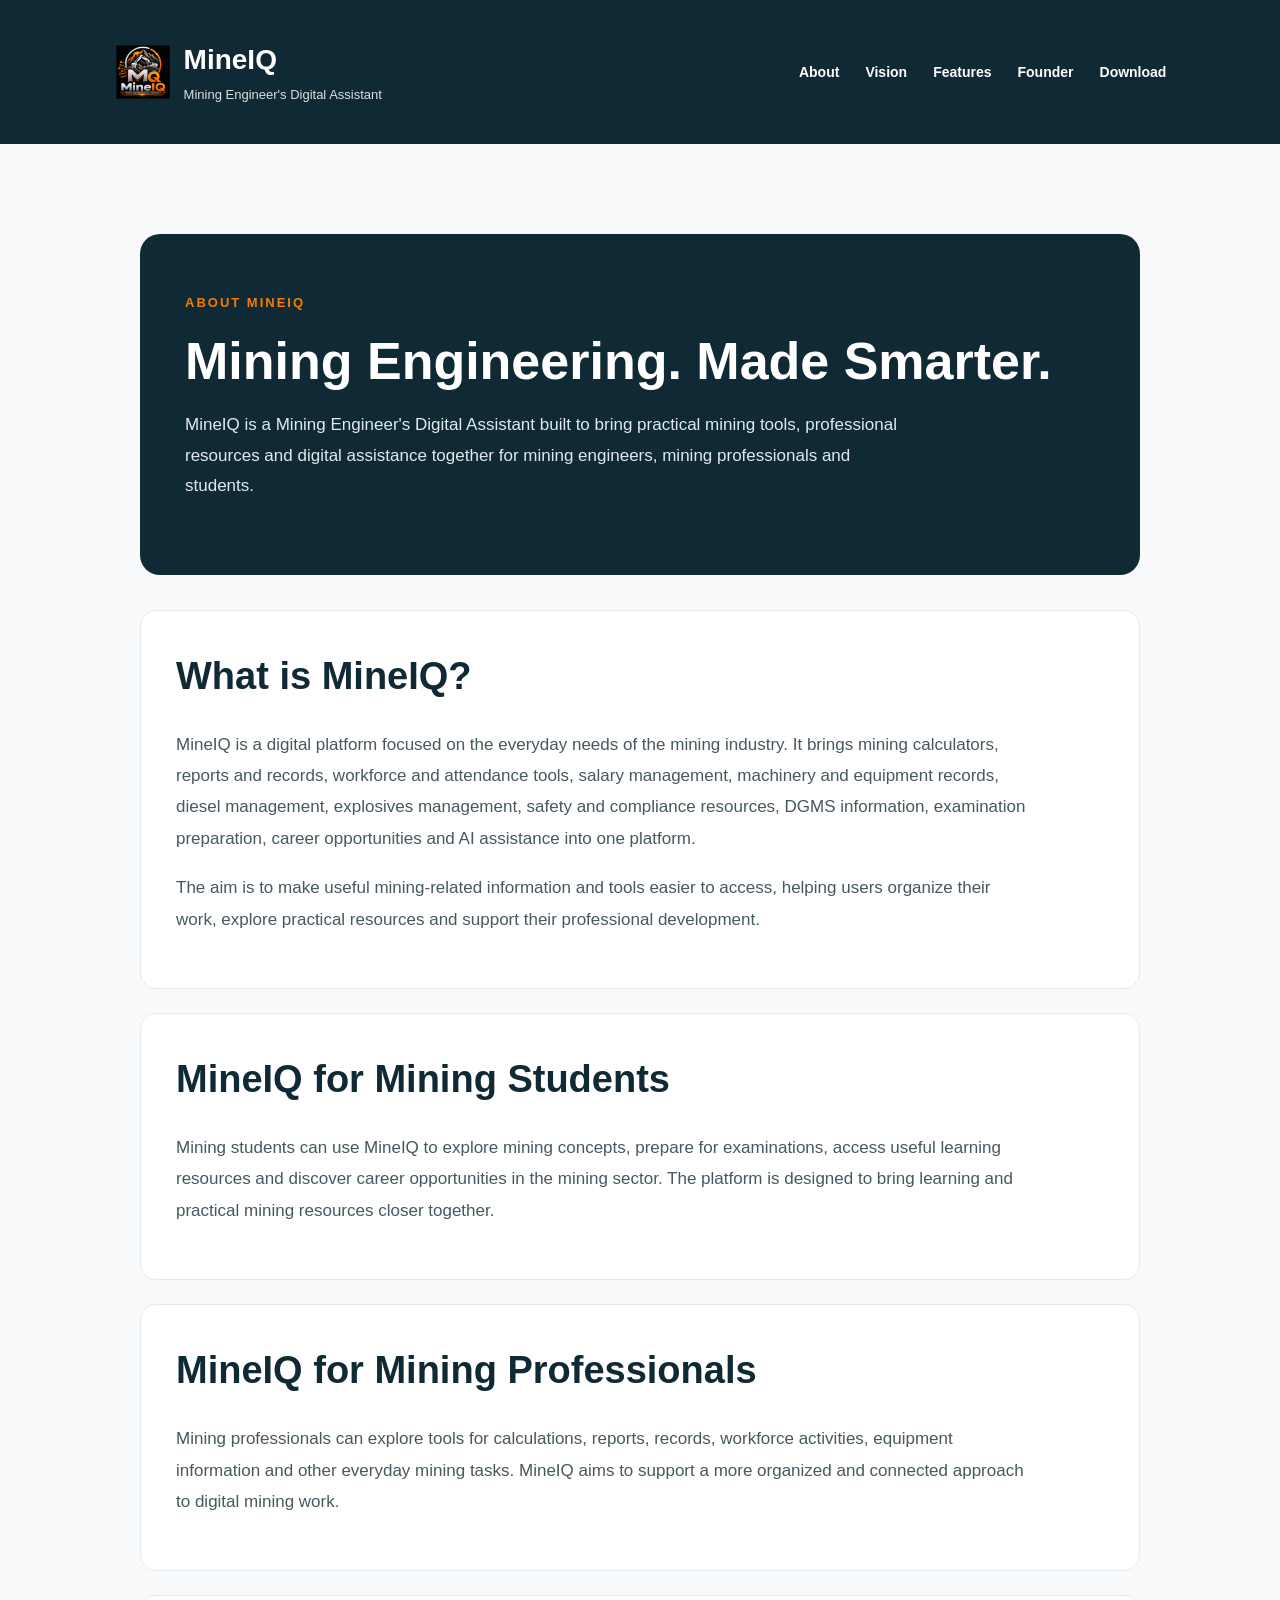
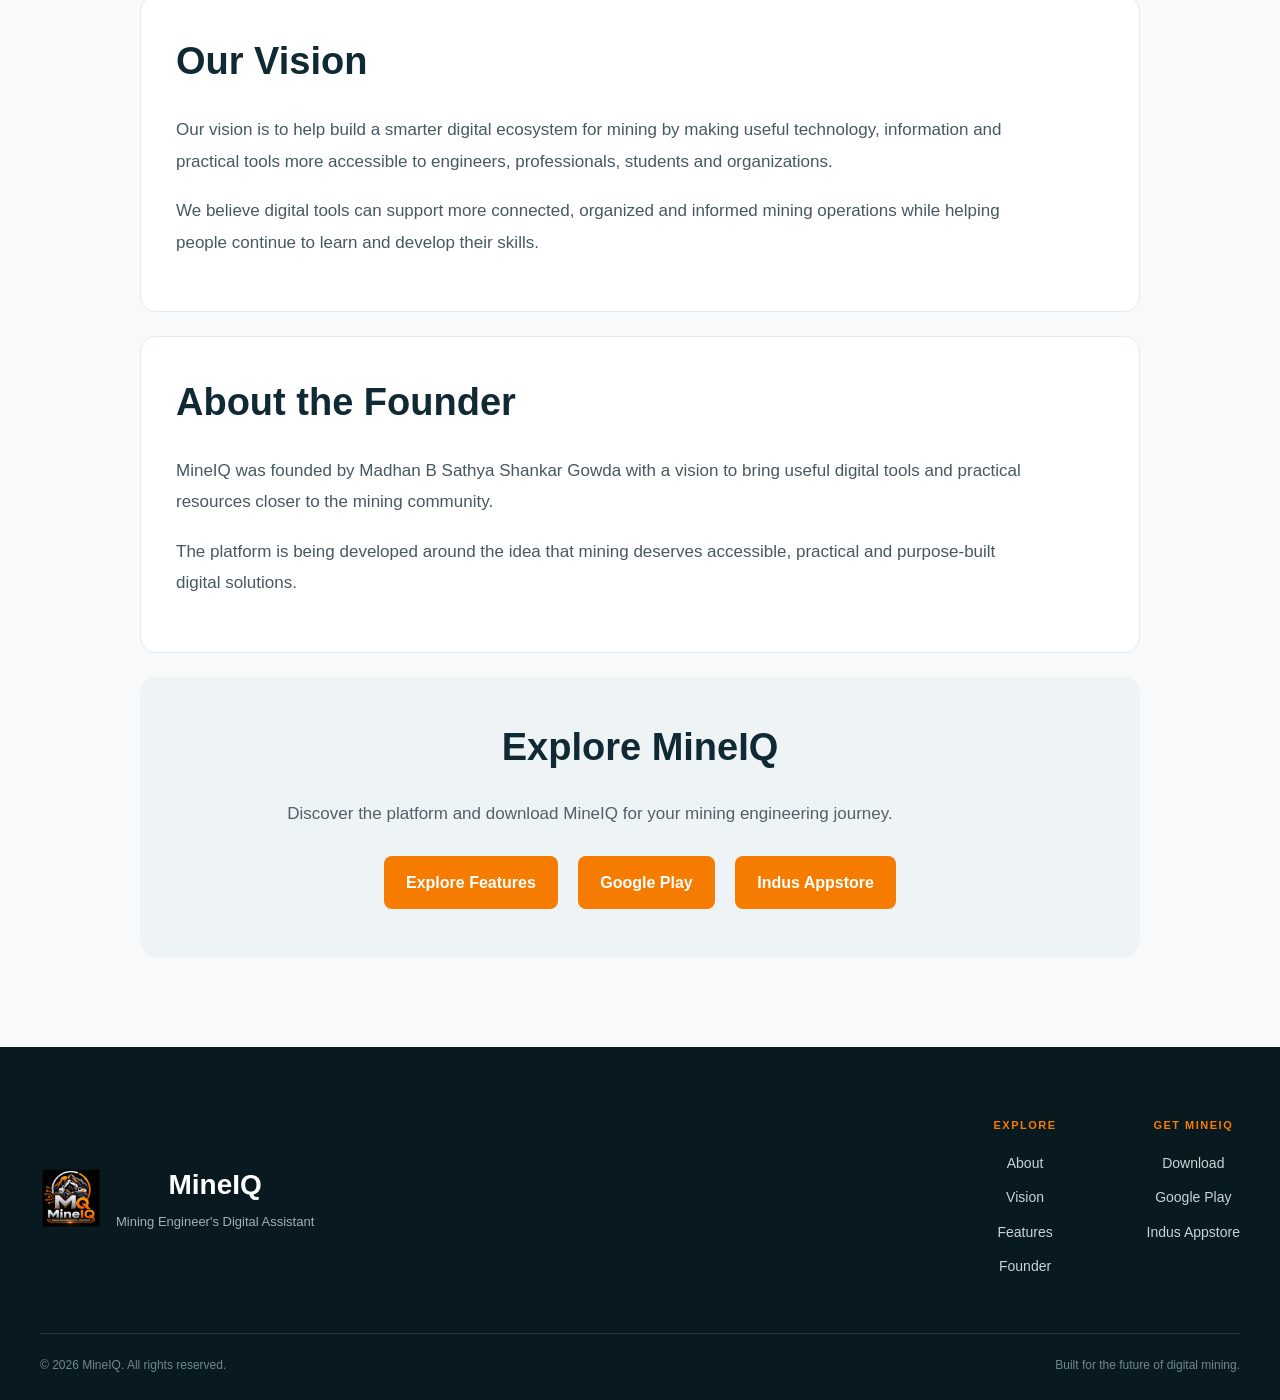
==== about.html @ 829c2c40 "Add MineIQ About page for SEO" ====
<!DOCTYPE html>
<html lang="en">
<head>
    <meta charset="UTF-8">
    <meta name="viewport" content="width=device-width, initial-scale=1.0">

    <title>About MineIQ | Mining Engineer's Digital Assistant</title>
    <meta name="description" content="Discover MineIQ, a Mining Engineer's Digital Assistant for mining professionals and students, with engineering tools, equipment records, workforce management, DGMS resources, career opportunities and AI assistance.">
    <meta name="robots" content="index, follow">
    <link rel="canonical" href="https://officialmineiq-dotcom.github.io/mineiq-website/about.html">

    <meta property="og:type" content="website">
    <meta property="og:title" content="About MineIQ | Mining Engineer's Digital Assistant">
    <meta property="og:description" content="Learn how MineIQ brings mining engineering tools, practical resources and digital assistance together for professionals and students.">
    <meta property="og:url" content="https://officialmineiq-dotcom.github.io/mineiq-website/about.html">
    <meta property="og:image" content="https://officialmineiq-dotcom.github.io/mineiq-website/images/mineiq-logo.png">

    <link rel="icon" type="image/png" href="images/mineiq-logo.png">
    <link rel="stylesheet" href="style.css">

    <style>
        .about-page {
            min-height: 70vh;
            padding: 90px 24px;
            background: #f7f9fa;
        }

        .about-container {
            max-width: 1000px;
            margin: 0 auto;
        }

        .about-hero {
            padding: 55px 45px;
            background: #102a35;
            color: #ffffff;
            border-radius: 20px;
            margin-bottom: 35px;
        }

        .about-label {
            color: #f57c00;
            font-size: 13px;
            font-weight: 700;
            letter-spacing: 2px;
        }

        .about-hero h1 {
            margin: 18px 0;
            font-size: clamp(32px, 5vw, 52px);
            line-height: 1.15;
        }

        .about-hero p {
            max-width: 720px;
            line-height: 1.8;
            color: #e1e9ec;
        }

        .about-content {
            padding: 35px;
            margin-bottom: 24px;
            background: #ffffff;
            border: 1px solid #e4eaed;
            border-radius: 16px;
        }

        .about-content h2 {
            color: #102a35;
            margin-top: 0;
        }

        .about-content p,
        .about-content li {
            color: #465960;
            line-height: 1.85;
        }

        .about-content li {
            margin-bottom: 10px;
        }

        .about-cta {
            text-align: center;
            padding: 40px 25px;
            background: #eef3f5;
            border-radius: 16px;
        }

        .about-cta h2 {
            color: #102a35;
        }

        .about-cta p {
            line-height: 1.8;
        }

        .about-cta a {
            display: inline-block;
            margin: 8px;
            padding: 14px 22px;
            background: #f57c00;
            color: #ffffff;
            text-decoration: none;
            font-weight: 700;
            border-radius: 8px;
        }

        .about-cta a:hover {
            opacity: 0.9;
        }

        @media (max-width: 600px) {
            .about-page {
                padding: 45px 16px;
            }

            .about-hero {
                padding: 35px 24px;
            }

            .about-content {
                padding: 25px 22px;
            }
        }

        @media (prefers-reduced-motion: reduce) {
            *,
            *::before,
            *::after {
                scroll-behavior: auto !important;
                animation-duration: 0.01ms !important;
                transition-duration: 0.01ms !important;
            }
        }
    </style>

    <script type="application/ld+json">
    {
        "@context": "https://schema.org",
        "@type": "AboutPage",
        "name": "About MineIQ",
        "url": "https://officialmineiq-dotcom.github.io/mineiq-website/about.html",
        "description": "Learn about MineIQ, a Mining Engineer's Digital Assistant for mining professionals and students.",
        "mainEntity": {
            "@type": "Organization",
            "name": "MineIQ",
            "url": "https://officialmineiq-dotcom.github.io/mineiq-website/",
            "logo": "https://officialmineiq-dotcom.github.io/mineiq-website/images/mineiq-logo.png",
            "sameAs": [
                "https://www.linkedin.com/in/madhan-b-sathya-shankar-gowda-945483428/",
                "https://www.instagram.com/mineiqofficial/"
            ]
        }
    }
    </script>
</head>

<body>

<header>
    <div class="header-content">
        <a href="index.html#hero" class="brand">
            <img src="images/mineiq-logo.png" alt="MineIQ Logo">
            <div>
                <h1>MineIQ</h1>
                <p>Mining Engineer's Digital Assistant</p>
            </div>
        </a>

        <nav>
            <a href="index.html#about">About</a>
            <a href="index.html#vision">Vision</a>
            <a href="index.html#features">Features</a>
            <a href="index.html#founder">Founder</a>
            <a href="index.html#download">Download</a>
        </nav>
    </div>
</header>

<main class="about-page">
    <div class="about-container">

        <section class="about-hero">
            <span class="about-label">ABOUT MINEIQ</span>
            <h1>Mining Engineering. Made Smarter.</h1>
            <p>
                MineIQ is a Mining Engineer's Digital Assistant built to bring
                practical mining tools, professional resources and digital
                assistance together for mining engineers, mining professionals
                and students.
            </p>
        </section>

        <section class="about-content">
            <h2>What is MineIQ?</h2>
            <p>
                MineIQ is a digital platform focused on the everyday needs of
                the mining industry. It brings mining calculators, reports and
                records, workforce and attendance tools, salary management,
                machinery and equipment records, diesel management, explosives
                management, safety and compliance resources, DGMS information,
                examination preparation, career opportunities and AI assistance
                into one platform.
            </p>
            <p>
                The aim is to make useful mining-related information and tools
                easier to access, helping users organize their work, explore
                practical resources and support their professional development.
            </p>
        </section>

        <section class="about-content">
            <h2>MineIQ for Mining Students</h2>
            <p>
                Mining students can use MineIQ to explore mining concepts,
                prepare for examinations, access useful learning resources and
                discover career opportunities in the mining sector. The
                platform is designed to bring learning and practical mining
                resources closer together.
            </p>
        </section>

        <section class="about-content">
            <h2>MineIQ for Mining Professionals</h2>
            <p>
                Mining professionals can explore tools for calculations,
                reports, records, workforce activities, equipment information
                and other everyday mining tasks. MineIQ aims to support a more
                organized and connected approach to digital mining work.
            </p>
        </section>

        <section class="about-content">
            <h2>Our Vision</h2>
            <p>
                Our vision is to help build a smarter digital ecosystem for
                mining by making useful technology, information and practical
                tools more accessible to engineers, professionals, students
                and organizations.
            </p>
            <p>
                We believe digital tools can support more connected,
                organized and informed mining operations while helping people
                continue to learn and develop their skills.
            </p>
        </section>

        <section class="about-content">
            <h2>About the Founder</h2>
            <p>
                MineIQ was founded by Madhan B Sathya Shankar Gowda with a
                vision to bring useful digital tools and practical resources
                closer to the mining community.
            </p>
            <p>
                The platform is being developed around the idea that mining
                deserves accessible, practical and purpose-built digital
                solutions.
            </p>
        </section>

        <section class="about-cta">
            <h2>Explore MineIQ</h2>
            <p>
                Discover the platform and download MineIQ for your mining
                engineering journey.
            </p>
            <a href="index.html#features">Explore Features</a>
            <a href="https://play.google.com/store/apps/details?id=com.mineiq.miningassistant"
               target="_blank" rel="noopener noreferrer">Google Play</a>
            <a href="https://indusapp.store/iy4x8r87"
               target="_blank" rel="noopener noreferrer">Indus Appstore</a>
        </section>

    </div>
</main>

<footer>
    <div class="footer-content">
        <div class="footer-brand">
            <img src="images/mineiq-logo.png" alt="MineIQ Logo">
            <div>
                <h2>MineIQ</h2>
                <p>Mining Engineer's Digital Assistant</p>
            </div>
        </div>

        <div class="footer-links">
            <div>
                <span>EXPLORE</span>
                <a href="index.html#about">About</a>
                <a href="index.html#vision">Vision</a>
                <a href="index.html#features">Features</a>
                <a href="index.html#founder">Founder</a>
            </div>

            <div>
                <span>GET MINEIQ</span>
                <a href="index.html#download">Download</a>
                <a href="https://play.google.com/store/apps/details?id=com.mineiq.miningassistant"
                   target="_blank" rel="noopener noreferrer">Google Play</a>
                <a href="https://indusapp.store/iy4x8r87"
                   target="_blank" rel="noopener noreferrer">Indus Appstore</a>
            </div>
        </div>
    </div>

    <div class="footer-bottom">
        <p>&copy; 2026 MineIQ. All rights reserved.</p>
        <p>Built for the future of digital mining.</p>
    </div>
</footer>

</body>
</html>
---- style.css ----
/* Smooth Page Navigation */
html {
    scroll-behavior: smooth;
}

/* MineIQ Header */
.header-content {
    max-width: 1200px;
    margin: 0 auto;
    padding: 14px 24px;
    display: flex;
    align-items: center;
    justify-content: space-between;
    gap: 30px;
}

.brand {
    display: flex;
    align-items: center;
    gap: 12px;
    text-decoration: none;
    color: white;
}

.brand img {
    width: 58px;
    height: 58px;
    object-fit: contain;
}

.brand h1 {
    margin: 0;
    font-size: 28px;
}

.brand p {
    margin: 2px 0 0;
    font-size: 13px;
    opacity: 0.85;
}

* {
    margin: 0;
    padding: 0;
    box-sizing: border-box;
}

html {
    scroll-behavior: smooth;
}

body {
    font-family: Arial, Helvetica, sans-serif;
    background: #f7f9fa;
    color: #172a30;
    line-height: 1.6;
}

header {
    background: #102a35;
    color: white;
    padding: 24px 7%;
    position: sticky;
    top: 0;
    z-index: 1000;
}

header h1 {
    font-size: 32px;
    margin-bottom: 2px;
}

header > p {
    color: #f57c00;
    font-weight: 600;
}

nav {
    display: flex;
    align-items: center;
    flex-wrap: wrap;
    gap: 26px;
}

nav a {
    position: relative;
    color: white;
    text-decoration: none;
    font-size: 14px;
    font-weight: 600;
    padding: 8px 0;
    transition: color 0.2s ease;
}

nav a::after {
    content: "";
    position: absolute;
    left: 0;
    bottom: 0;
    width: 0;
    height: 2px;
    background: #f57c00;
    transition: width 0.2s ease;
}

nav a:hover {
    color: #f57c00;
}

nav a:hover::after {
    width: 100%;
}

main section {
    padding: 90px 7%;
    max-width: 1200px;
    margin: auto;
}

#hero {
    max-width: none;
    background: linear-gradient(135deg, #102a35, #163945);
    color: white;
    min-height: 620px;
    display: flex;
    flex-direction: column;
    justify-content: center;
    align-items: flex-start;
}

#hero h2 {
    font-size: clamp(42px, 7vw, 76px);
    line-height: 1.05;
    max-width: 850px;
    margin-bottom: 25px;
}

#hero p {
    max-width: 720px;
    font-size: 19px;
    color: #d9e3e6;
    margin-bottom: 35px;
}

#hero a,
#download a {
    display: inline-block;
    background: #f57c00;
    color: white;
    text-decoration: none;
    padding: 14px 26px;
    border-radius: 8px;
    font-weight: 700;
}

#hero a:hover,
#download a:hover {
    background: #d96700;
}

section h2 {
    color: #102a35;
    font-size: 38px;
    margin-bottom: 22px;
}

section p {
    max-width: 850px;
    margin-bottom: 18px;
    color: #526168;
    font-size: 17px;
}

#vision {
    background: #102a35;
    color: white;
    max-width: none;
}

#vision h2 {
    color: white;
}

#vision p {
    color: #d9e3e6;
}

#features ul {
    display: grid;
    grid-template-columns: repeat(3, 1fr);
    gap: 16px;
    list-style: none;
    margin-top: 30px;
}

#features li {
    background: white;
    padding: 22px;
    border-radius: 10px;
    border: 1px solid #e1e7e9;
    font-weight: 600;
}

#founder {
    background: #eef3f5;
    max-width: none;
}

#founder h3 {
    font-size: 28px;
    color: #f57c00;
    margin-bottom: 15px;
}

#download {
    text-align: center;
}

#download p {
    margin-left: auto;
    margin-right: auto;
}

footer {
    background: #102a35;
    color: #d9e3e6;
    text-align: center;
    padding: 35px 7%;
}

footer p {
    margin: 5px 0;
}

@media (max-width: 800px) {

    header {
        padding: 20px 5%;
    }

    nav {
        gap: 12px;
    }

    main section {
        padding: 65px 5%;
    }

    #hero {
        min-height: 540px;
    }

    #features ul {
        grid-template-columns: 1fr;
    }
}

@media (max-width: 500px) {

    header h1 {
        font-size: 28px;
    }

    #hero h2 {
        font-size: 43px;
    }

    #hero p {
        font-size: 16px;
    }

    section h2 {
        font-size: 32px;
    }
}

/* Download Buttons */
.download-buttons {
    display: flex;
    justify-content: center;
    gap: 16px;
    flex-wrap: wrap;
    margin-top: 25px;
}

.download-button {
    display: inline-block;
    padding: 14px 24px;
    background: #f57c00;
    color: white;
    text-decoration: none;
    font-weight: 700;
    border-radius: 8px;
    transition: 0.2s ease;
}

.download-button:hover {
    transform: translateY(-2px);
    opacity: 0.9;
}

/* Hero Section */
#hero {
    min-height: 620px;
    display: flex;
    align-items: center;
    justify-content: center;
    text-align: center;
    padding: 80px 24px;
    background:
        linear-gradient(135deg, #102a35 0%, #163945 60%, #0d222b 100%);
    color: white;
}

.hero-content {
    max-width: 850px;
}

.hero-label {
    display: inline-block;
    margin-bottom: 20px;
    padding: 7px 14px;
    border: 1px solid rgba(245, 124, 0, 0.6);
    border-radius: 30px;
    color: #f57c00;
    font-size: 12px;
    font-weight: 700;
    letter-spacing: 1.5px;
}

.hero-content h2 {
    margin: 0 0 25px;
    font-size: clamp(42px, 7vw, 72px);
    line-height: 1.05;
    font-weight: 800;
}

.hero-content p {
    max-width: 720px;
    margin: 0 auto;
    font-size: 18px;
    line-height: 1.7;
    color: #dce7ea;
}

.hero-buttons {
    display: flex;
    justify-content: center;
    gap: 15px;
    flex-wrap: wrap;
    margin-top: 35px;
}

.hero-buttons a {
    display: inline-block;
    padding: 14px 25px;
    border-radius: 8px;
    text-decoration: none;
    font-weight: 700;
    transition: 0.2s ease;
}

.hero-primary {
    background: #f57c00;
    color: white;
}

.hero-secondary {
    border: 1px solid rgba(255, 255, 255, 0.35);
    color: white;
}

.hero-buttons a:hover {
    transform: translateY(-2px);
}
/* About and Vision */
.section-content {
    max-width: 850px;
    margin: 0 auto;
}

.section-label {
    display: inline-block;
    margin-bottom: 12px;
    color: #f57c00;
    font-size: 12px;
    font-weight: 700;
    letter-spacing: 1.5px;
}

#about,
#vision {
    padding: 90px 24px;
}

#about {
    background: white;
}

#vision {
    background: #f1f5f6;
}

#about h2,
#vision h2 {
    margin: 0 0 25px;
    font-size: clamp(32px, 5vw, 48px);
    line-height: 1.15;
    color: #102a35;
}

#about p,
#vision p {
    margin: 0 0 18px;
    font-size: 17px;
    line-height: 1.8;
    color: #52666d;
}

#about p:last-child,
#vision p:last-child {
    margin-bottom: 0;
}
/* Features Section */
#features {
    padding: 100px 24px;
    background: white;
}

.features-header {
    max-width: 800px;
    margin: 0 auto 55px;
    text-align: center;
}

.features-header h2 {
    margin: 0 0 20px;
    font-size: clamp(34px, 5vw, 52px);
    line-height: 1.15;
    color: #102a35;
}

.features-header p {
    margin: 0;
    font-size: 17px;
    line-height: 1.7;
    color: #52666d;
}

.feature-grid {
    max-width: 1200px;
    margin: 0 auto;
    display: grid;
    grid-template-columns: repeat(3, 1fr);
    gap: 20px;
}

.feature-card {
    position: relative;
    padding: 30px;
    background: #f7f9fa;
    border: 1px solid #e3eaec;
    border-radius: 12px;
    transition: transform 0.2s ease, box-shadow 0.2s ease;
}

.feature-card:hover {
    transform: translateY(-5px);
    box-shadow: 0 12px 30px rgba(16, 42, 53, 0.10);
}

.feature-number {
    margin-bottom: 22px;
    color: #f57c00;
    font-size: 13px;
    font-weight: 800;
    letter-spacing: 1px;
}

.feature-card h3 {
    margin: 0 0 12px;
    color: #102a35;
    font-size: 20px;
}

.feature-card p {
    margin: 0;
    color: #61747a;
    font-size: 15px;
    line-height: 1.7;
}
@media (max-width: 850px) {
    .feature-grid {
        grid-template-columns: repeat(2, 1fr);
    }
}

@media (max-width: 600px) {
    .feature-grid {
        grid-template-columns: 1fr;
    }
}
/* Students and Professionals */
#students,
#professionals {
    padding: 90px 24px;
}

#students {
    background: #f1f5f6;
}

#professionals {
    background: #102a35;
}

.audience-card {
    max-width: 900px;
    margin: 0 auto;
}

#students h2,
#professionals h2 {
    max-width: 750px;
    margin: 0 0 22px;
    font-size: clamp(34px, 5vw, 52px);
    line-height: 1.15;
}

#students h2 {
    color: #102a35;
}

#professionals h2 {
    color: white;
}

#students p,
#professionals p {
    max-width: 760px;
    margin: 0 0 25px;
    font-size: 17px;
    line-height: 1.8;
}

#students p {
    color: #52666d;
}

#professionals p {
    color: #dce7ea;
}

.audience-link {
    display: inline-block;
    color: #f57c00;
    text-decoration: none;
    font-weight: 700;
}

.audience-link:hover {
    text-decoration: underline;
}

#professionals .section-label {
    color: #f57c00;
}
/* Founder Section */
#founder {
    padding: 110px 24px;
    background:
        radial-gradient(circle at 15% 20%, rgba(245, 124, 0, 0.12), transparent 30%),
        linear-gradient(135deg, #0d222b 0%, #102a35 55%, #163945 100%);
    color: white;
}

.founder-wrapper {
    max-width: 1100px;
    margin: 0 auto;
    display: grid;
    grid-template-columns: 1fr 1fr;
    gap: 80px;
    align-items: center;
}

.founder-intro {
    position: relative;
}

.founder-intro::before {
    content: "";
    position: absolute;
    left: -24px;
    top: 5px;
    width: 4px;
    height: 90px;
    background: #f57c00;
    border-radius: 5px;
}

.founder-intro .section-label {
    margin-bottom: 20px;
}

.founder-intro h2 {
    margin: 0;
    max-width: 520px;
    font-size: clamp(38px, 5vw, 58px);
    line-height: 1.08;
    color: white;
}

.founder-name {
    margin-top: 45px;
    padding-top: 25px;
    border-top: 1px solid rgba(255, 255, 255, 0.18);
}

.founder-name span {
    display: block;
    margin-bottom: 8px;
    color: #f57c00;
    font-size: 11px;
    font-weight: 800;
    letter-spacing: 2px;
}

.founder-name h3 {
    margin: 0;
    color: white;
    font-size: 23px;
    line-height: 1.4;
}

.founder-content {
    padding: 40px;
    background: rgba(255, 255, 255, 0.05);
    border: 1px solid rgba(255, 255, 255, 0.12);
    border-radius: 16px;
    backdrop-filter: blur(8px);
}

.founder-content p {
    margin: 0 0 22px;
    color: #dce7ea;
    font-size: 16px;
    line-height: 1.8;
}

.founder-content p:last-child {
    margin-bottom: 0;
}

.founder-content .founder-lead {
    margin-bottom: 28px;
    color: white;
    font-size: 21px;
    line-height: 1.5;
}

.founder-lead strong {
    color: #f57c00;
}

@media (max-width: 800px) {

    .founder-wrapper {
        grid-template-columns: 1fr;
        gap: 50px;
    }

    .founder-intro h2 {
        max-width: 700px;
    }

}

@media (max-width: 600px) {

    #founder {
        padding: 80px 24px;
    }

    .founder-wrapper {
        gap: 40px;
    }

    .founder-content {
        padding: 28px;
    }

    .founder-content .founder-lead {
        font-size: 19px;
    }

}
/* Footer */
footer {
    background: #08191f;
    color: white;
    padding: 70px 24px 25px;
}

.footer-content {
    max-width: 1200px;
    margin: 0 auto;
    display: flex;
    justify-content: space-between;
    gap: 60px;
    padding-bottom: 55px;
}

.footer-brand {
    display: flex;
    align-items: center;
    gap: 14px;
}

.footer-brand img {
    width: 62px;
    height: 62px;
    object-fit: contain;
}

.footer-brand h2 {
    margin: 0 0 4px;
    font-size: 28px;
}

.footer-brand p {
    margin: 0;
    color: #9fb1b6;
    font-size: 13px;
}

.footer-links {
    display: flex;
    gap: 90px;
}

.footer-links div {
    display: flex;
    flex-direction: column;
    gap: 12px;
}

.footer-links span {
    margin-bottom: 5px;
    color: #f57c00;
    font-size: 11px;
    font-weight: 800;
    letter-spacing: 1.5px;
}

.footer-links a {
    color: #c7d4d8;
    text-decoration: none;
    font-size: 14px;
    transition: color 0.2s ease;
}

.footer-links a:hover {
    color: #f57c00;
}

.footer-bottom {
    max-width: 1200px;
    margin: 0 auto;
    padding-top: 22px;
    border-top: 1px solid rgba(255, 255, 255, 0.12);
    display: flex;
    justify-content: space-between;
    gap: 20px;
}

.footer-bottom p {
    margin: 0;
    color: #71878d;
    font-size: 12px;
}

@media (max-width: 700px) {

    .footer-content {
        flex-direction: column;
        gap: 45px;
    }

    .footer-links {
        gap: 55px;
    }

    .footer-bottom {
        flex-direction: column;
        gap: 8px;
    }

}

@media (max-width: 450px) {

    .footer-links {
        gap: 35px;
    }

}
/* Hero Two-Column Layout */
#hero {
    min-height: 680px;
    padding: 80px 24px;
}

.hero-layout {
    width: 100%;
    max-width: 1250px;
    margin: 0 auto;
    display: grid;
    grid-template-columns: 1fr 1fr;
    gap: 60px;
    align-items: center;
}

.hero-content {
    max-width: 650px;
    text-align: left;
}

.hero-content p {
    margin-left: 0;
    margin-right: 0;
}

.hero-buttons {
    justify-content: flex-start;
}

.hero-visual {
    display: flex;
    justify-content: center;
    align-items: center;
}

.hero-visual img {
    width: 100%;
    max-width: 560px;
    height: auto;
    display: block;
    border-radius: 16px;
    box-shadow: 0 25px 60px rgba(0, 0, 0, 0.30);
}

@media (max-width: 900px) {

    #hero {
        min-height: auto;
        padding: 80px 24px;
    }

    .hero-layout {
        grid-template-columns: 1fr;
        gap: 50px;
        text-align: center;
    }

    .hero-content {
        max-width: 850px;
        text-align: center;
    }

    .hero-content p {
        margin-left: auto;
        margin-right: auto;
    }

    .hero-buttons {
        justify-content: center;
    }

    .hero-visual img {
        max-width: 650px;
    }

}
/* Scroll Reveal Animation */
.reveal {
    opacity: 0;
    transform: translateY(35px);
    transition:
        opacity 0.7s ease,
        transform 0.7s ease;
}

.reveal.visible {
    opacity: 1;
    transform: translateY(0);
}
/* Feature Card Motion */
.feature-card {
    transition:
        transform 0.3s ease,
        box-shadow 0.3s ease,
        border-color 0.3s ease;
}

.feature-card:hover {
    transform: translateY(-8px);
    box-shadow: 0 18px 35px rgba(16, 42, 53, 0.14);
    border-color: rgba(245, 124, 0, 0.45);
}

.feature-number {
    transition:
        transform 0.3s ease,
        color 0.3s ease;
}

.feature-card:hover .feature-number {
    transform: translateX(5px);
    color: #f57c00;
}
/* Hero Visual Motion */
.hero-visual img {
    animation: mineiqFloat 5s ease-in-out infinite;
}

@keyframes mineiqFloat {
    0%,
    100% {
        transform: translateY(0);
    }

    50% {
        transform: translateY(-8px);
    }
}
/* Button Motion */
.hero-buttons a,
.download-button {
    position: relative;
    overflow: hidden;
    transition:
        transform 0.25s ease,
        box-shadow 0.25s ease,
        background 0.25s ease;
}

.hero-primary:hover,
.download-button:hover {
    transform: translateY(-3px);
    box-shadow: 0 10px 25px rgba(245, 124, 0, 0.25);
}

.hero-secondary:hover {
    transform: translateY(-3px);
    border-color: #f57c00;
    color: #f57c00;
}
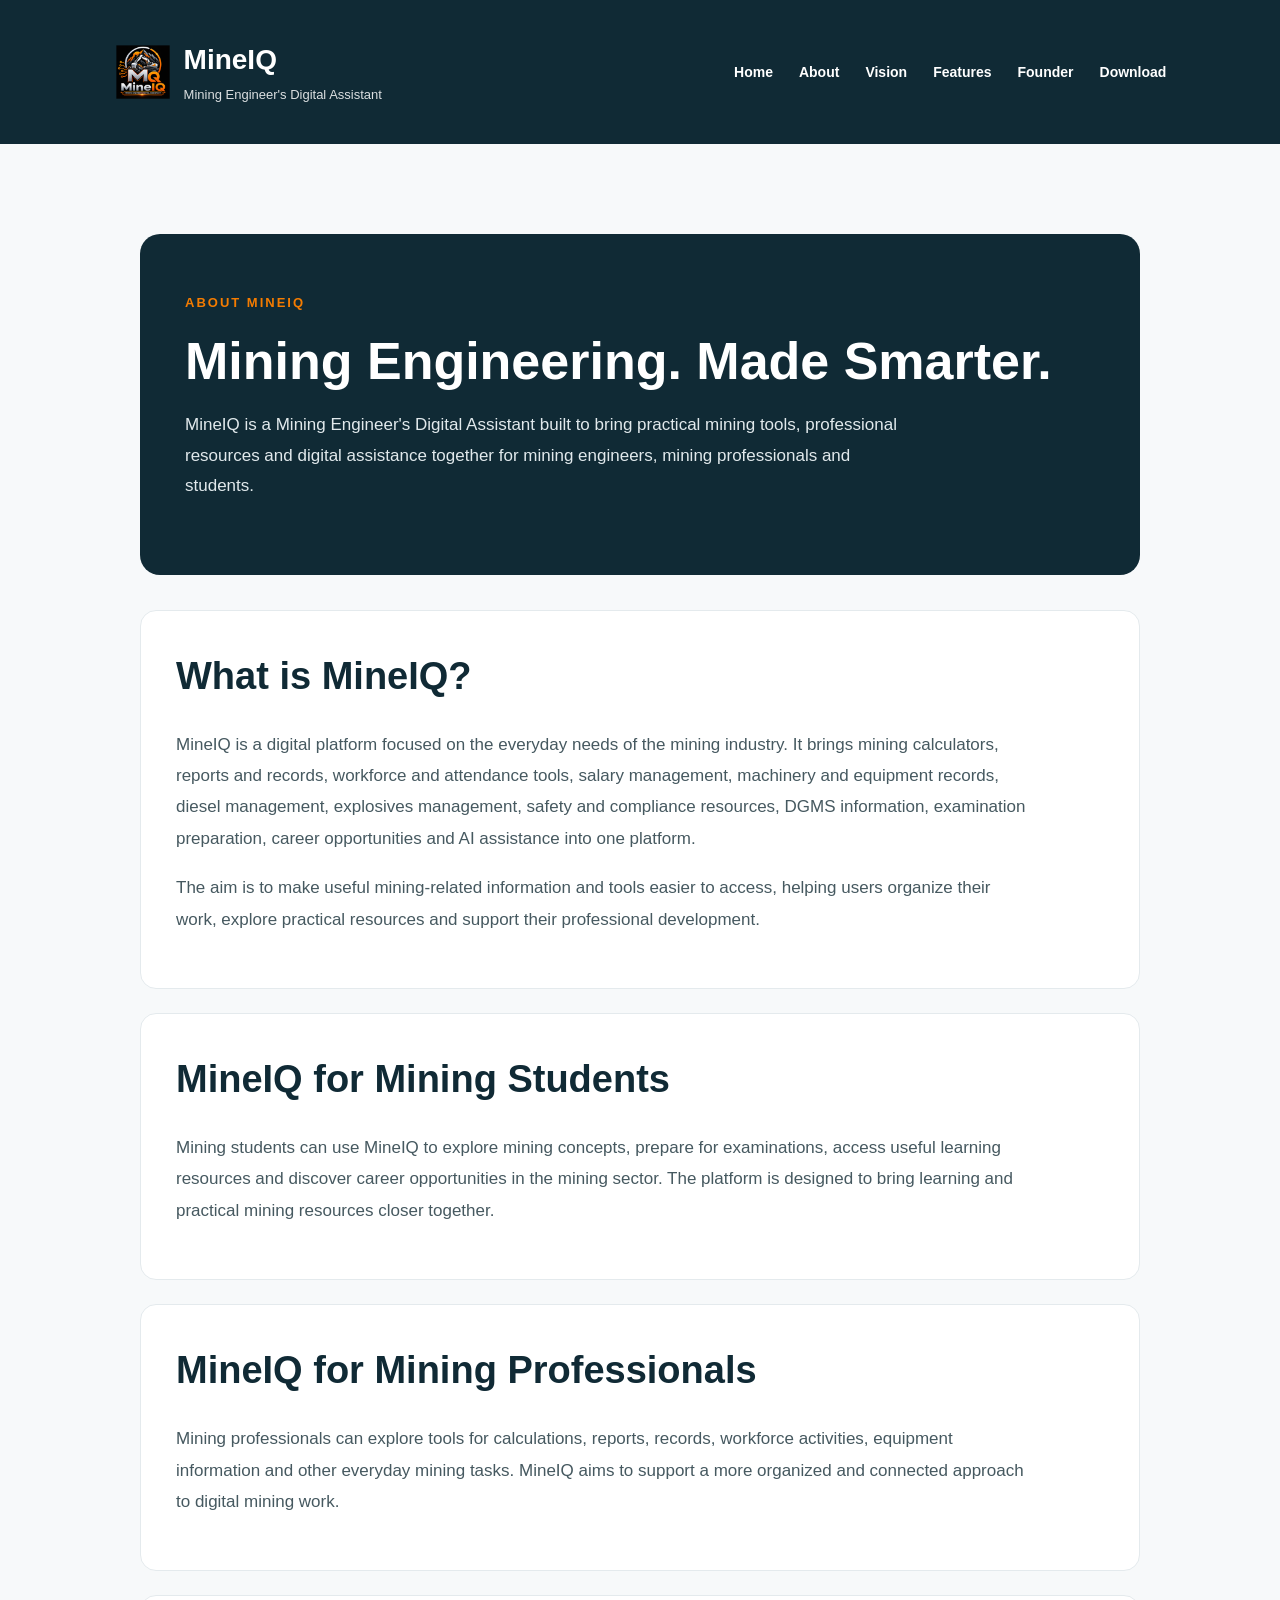
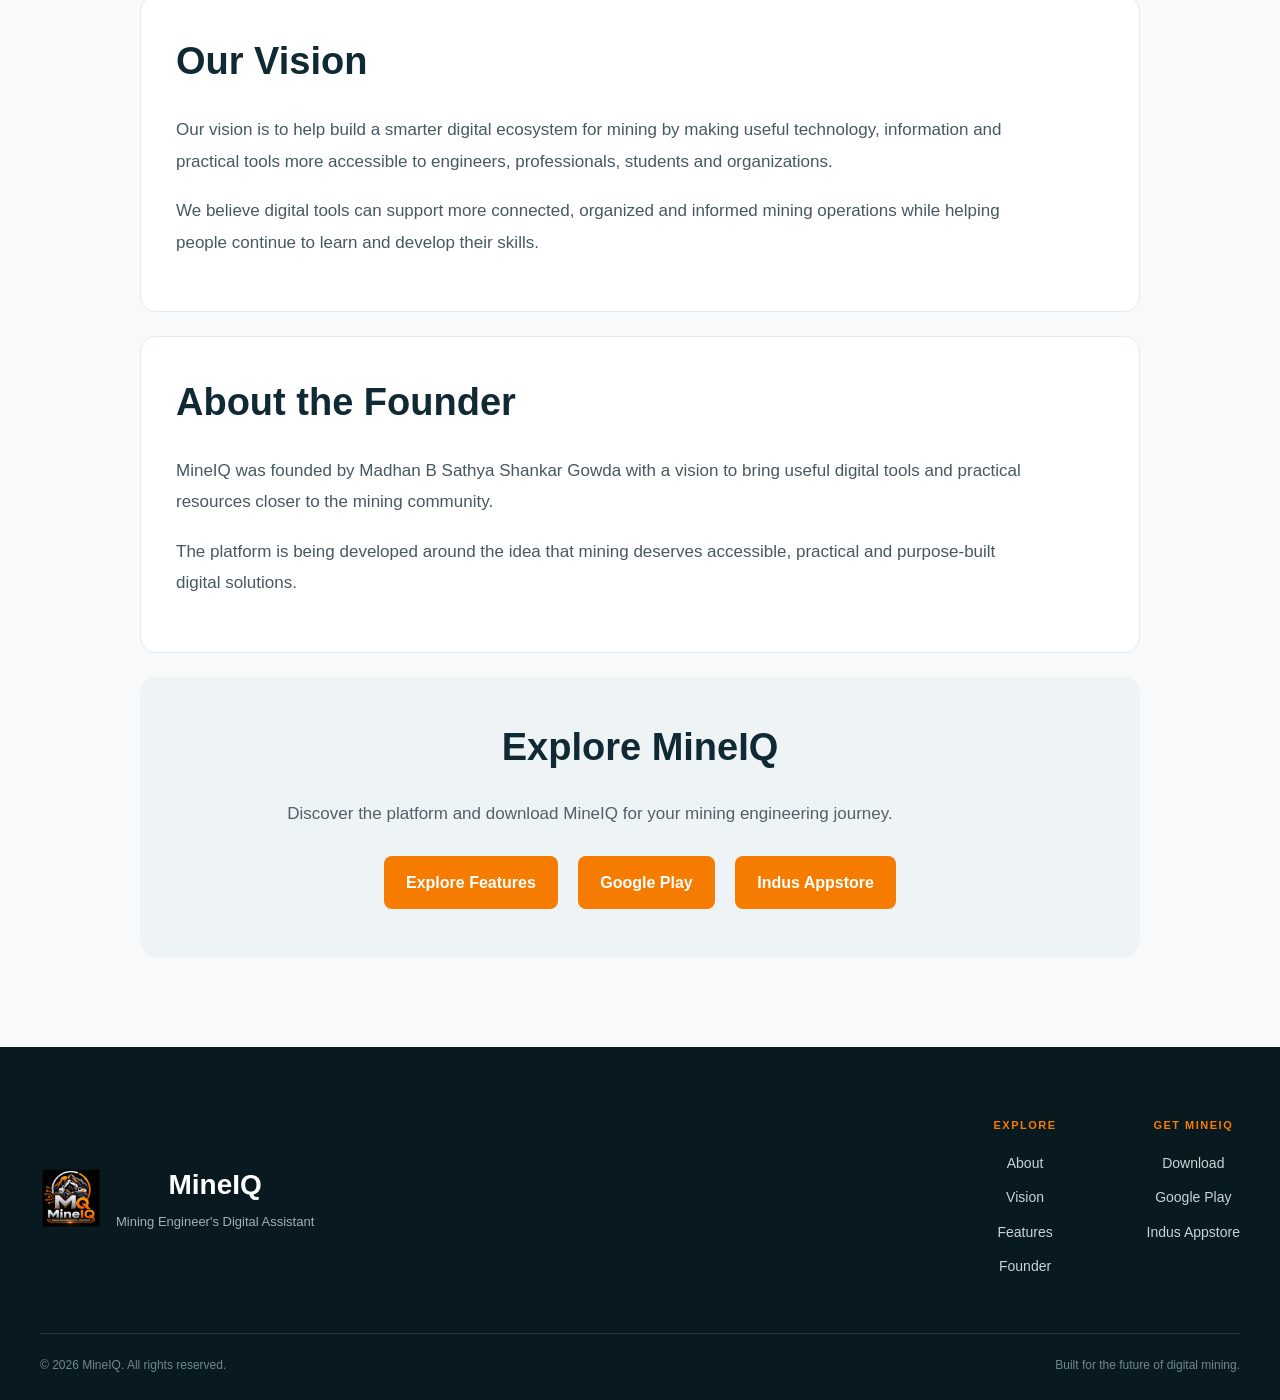
==== commit cbfd2b1a: "Add Home link to About page navigation" ====
--- a/about.html
+++ b/about.html
@@ -169,13 +169,16 @@
             </div>
         </a>
 
-        <nav>
-            <a href="index.html#about">About</a>
-            <a href="index.html#vision">Vision</a>
-            <a href="index.html#features">Features</a>
-            <a href="index.html#founder">Founder</a>
-            <a href="index.html#download">Download</a>
-        </nav>
+        
+<nav>
+    <a href="index.html">Home</a>
+    <a href="index.html#about">About</a>
+    <a href="index.html#vision">Vision</a>
+    <a href="index.html#features">Features</a>
+    <a href="index.html#founder">Founder</a>
+    <a href="index.html#download">Download</a>
+</nav>
+
     </div>
 </header>
 
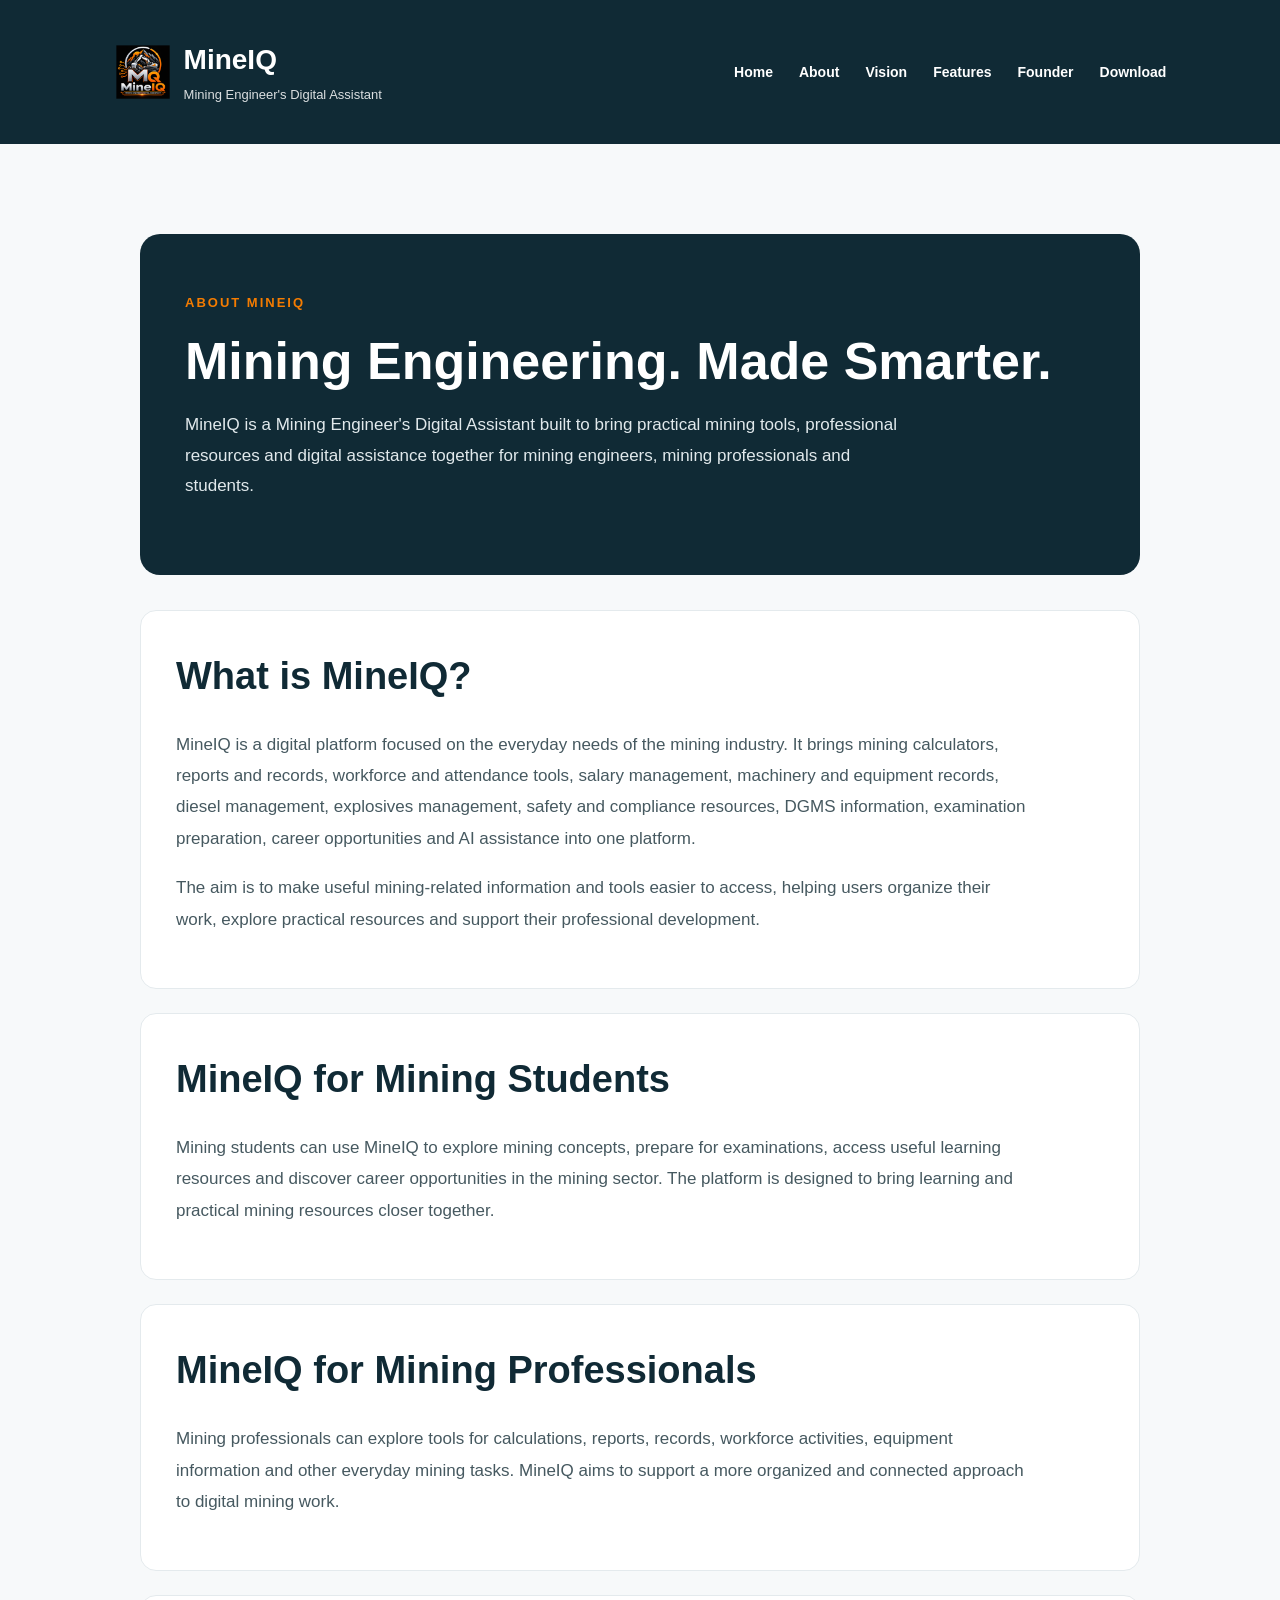
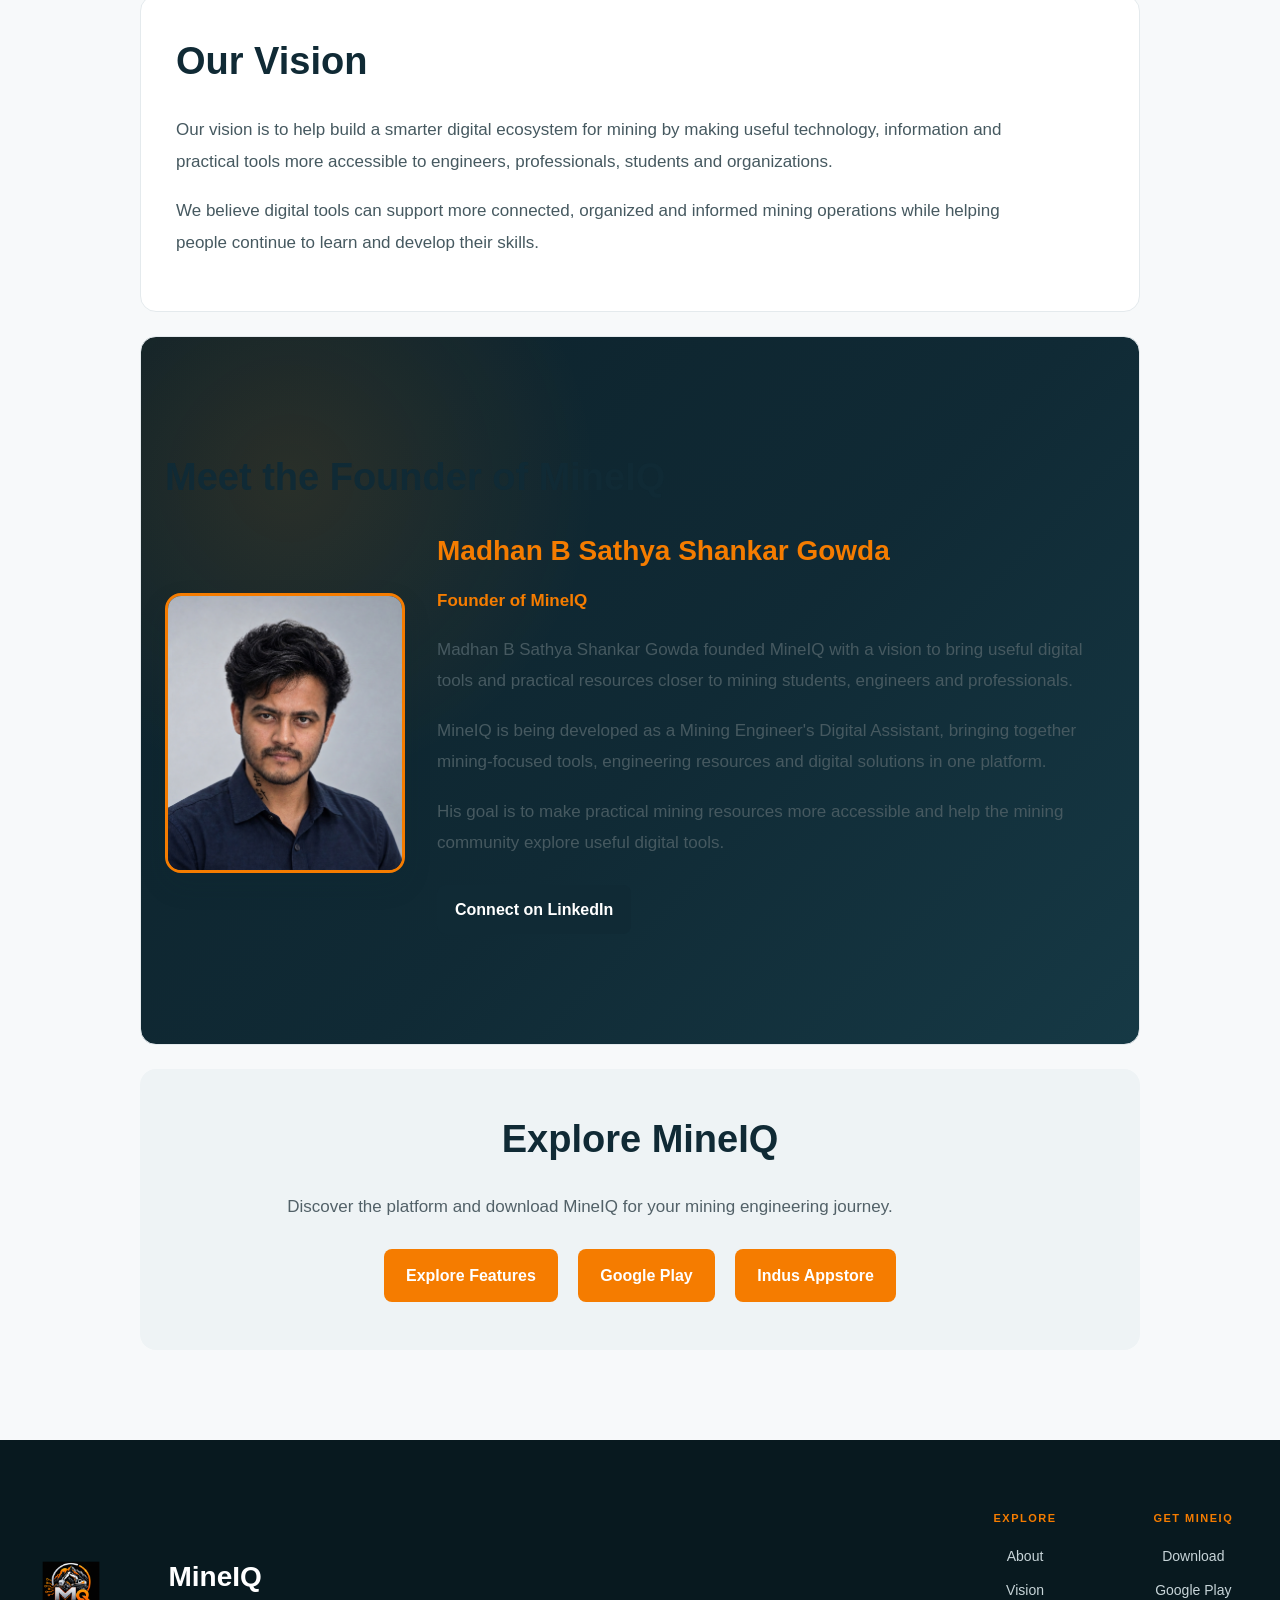
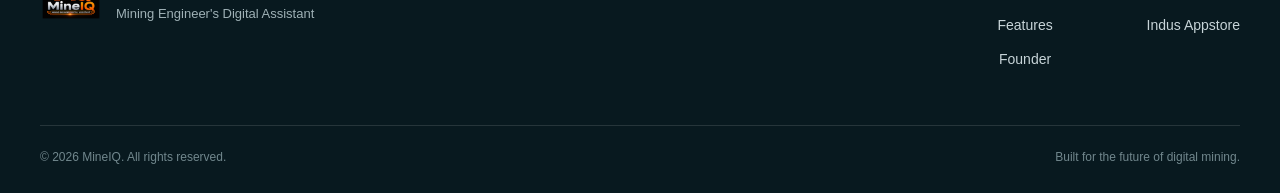
==== commit e19f2e6f: "Add founder profile and photo" ====
--- a/about.html
+++ b/about.html
@@ -80,6 +80,80 @@
         .about-content li {
             margin-bottom: 10px;
         }
+        
+          
+        /* Founder profile */
+        .founder-profile-content {
+            display: flex;
+            align-items: center;
+            gap: 32px;
+            margin-top: 24px;
+        }
+
+        .founder-photo {
+            display: block;
+            width: 240px;
+            height: 280px;
+            flex: 0 0 240px;
+            object-fit: cover;
+            object-position: center;
+            border: 3px solid #f57c00;
+            border-radius: 16px;
+            box-shadow: 0 12px 28px rgba(16, 42, 53, 0.14);
+        }
+
+        .founder-details {
+            flex: 1;
+            min-width: 0;
+        }
+
+        .founder-details h3 {
+            margin: 0 0 8px;
+            color: #102a35;
+            font-size: 25px;
+            line-height: 1.35;
+        }
+
+        .founder-details .founder-role {
+            margin-top: 0;
+            color: #f57c00;
+            font-weight: 700;
+        }
+
+        .founder-details a {
+            display: inline-block;
+            margin-top: 8px;
+            padding: 12px 18px;
+            background: #102a35;
+            color: #ffffff;
+            text-decoration: none;
+            font-weight: 700;
+            border-radius: 8px;
+            transition: opacity 0.2s ease;
+        }
+
+        .founder-details a:hover {
+            opacity: 0.85;
+        }
+
+        @media (max-width: 600px) {
+            .founder-profile-content {
+                flex-direction: column;
+                align-items: flex-start;
+                gap: 22px;
+            }
+
+            .founder-photo {
+                width: min(100%, 280px);
+                height: 300px;
+                flex-basis: auto;
+            }
+
+            .founder-details h3 {
+                font-size: 22px;
+            }
+        }
+
 
         .about-cta {
             text-align: center;
@@ -250,19 +324,52 @@
             </p>
         </section>
 
-        <section class="about-content">
-            <h2>About the Founder</h2>
-            <p>
-                MineIQ was founded by Madhan B Sathya Shankar Gowda with a
-                vision to bring useful digital tools and practical resources
-                closer to the mining community.
-            </p>
-            <p>
-                The platform is being developed around the idea that mining
-                deserves accessible, practical and purpose-built digital
-                solutions.
-            </p>
-        </section>
+       
+<section class="about-content founder-profile" id="founder">
+    <h2>Meet the Founder of MineIQ</h2>
+
+    <div class="founder-profile-content">
+        <img
+            src="images/Founder.png"
+            alt="Madhan B Sathya Shankar Gowda, founder of MineIQ"
+            class="founder-photo"
+            width="320"
+            height="320"
+            loading="lazy"
+        >
+
+        <div class="founder-details">
+            <h3>Madhan B Sathya Shankar Gowda</h3>
+            <p class="founder-role">Founder of MineIQ</p>
+
+            <p>
+                Madhan B Sathya Shankar Gowda founded MineIQ with a vision
+                to bring useful digital tools and practical resources closer
+                to mining students, engineers and professionals.
+            </p>
+
+            <p>
+                MineIQ is being developed as a Mining Engineer's Digital
+                Assistant, bringing together mining-focused tools, engineering
+                resources and digital solutions in one platform.
+            </p>
+
+            <p>
+                His goal is to make practical mining resources more accessible
+                and help the mining community explore useful digital tools.
+            </p>
+
+            <a
+                href="https://www.linkedin.com/in/madhan-b-sathya-shankar-gowda-945483428/"
+                target="_blank"
+                rel="noopener noreferrer"
+            >
+                Connect on LinkedIn
+            </a>
+        </div>
+    </div>
+</section>
+
 
         <section class="about-cta">
             <h2>Explore MineIQ</h2>
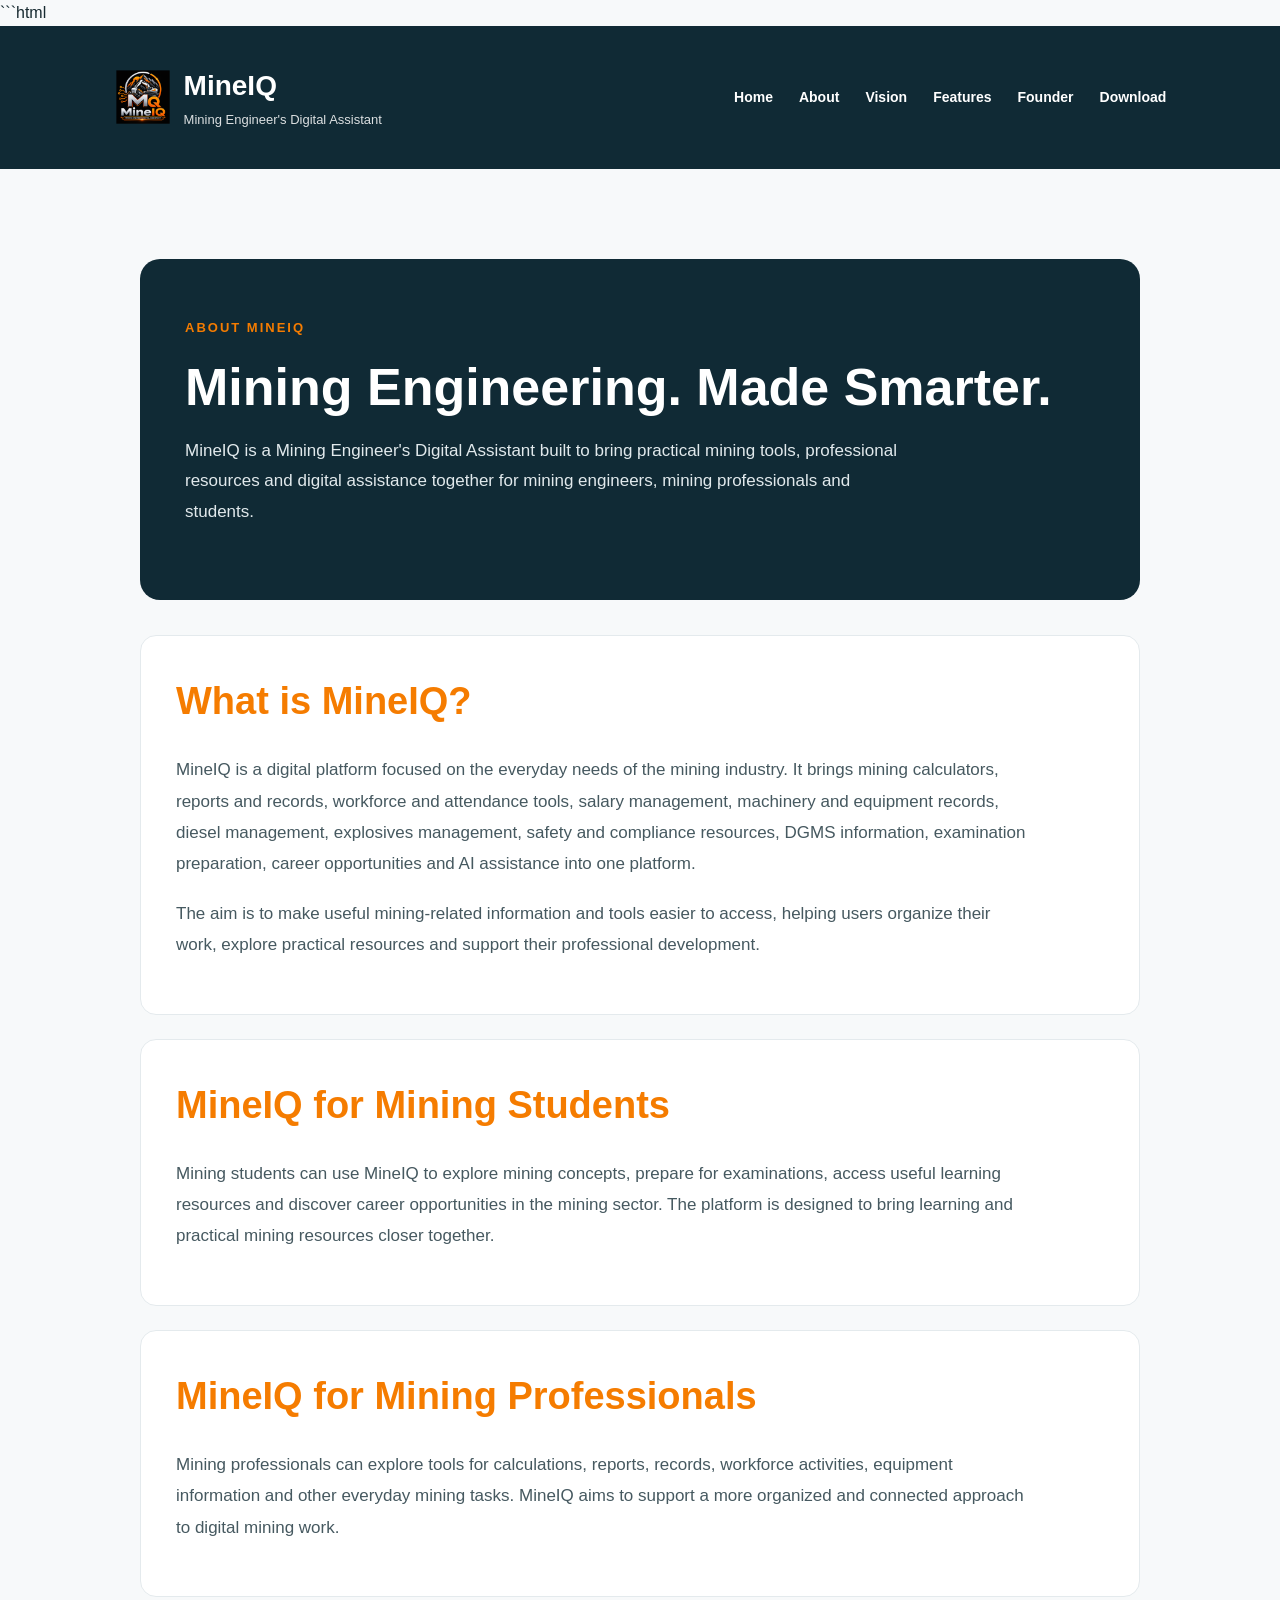
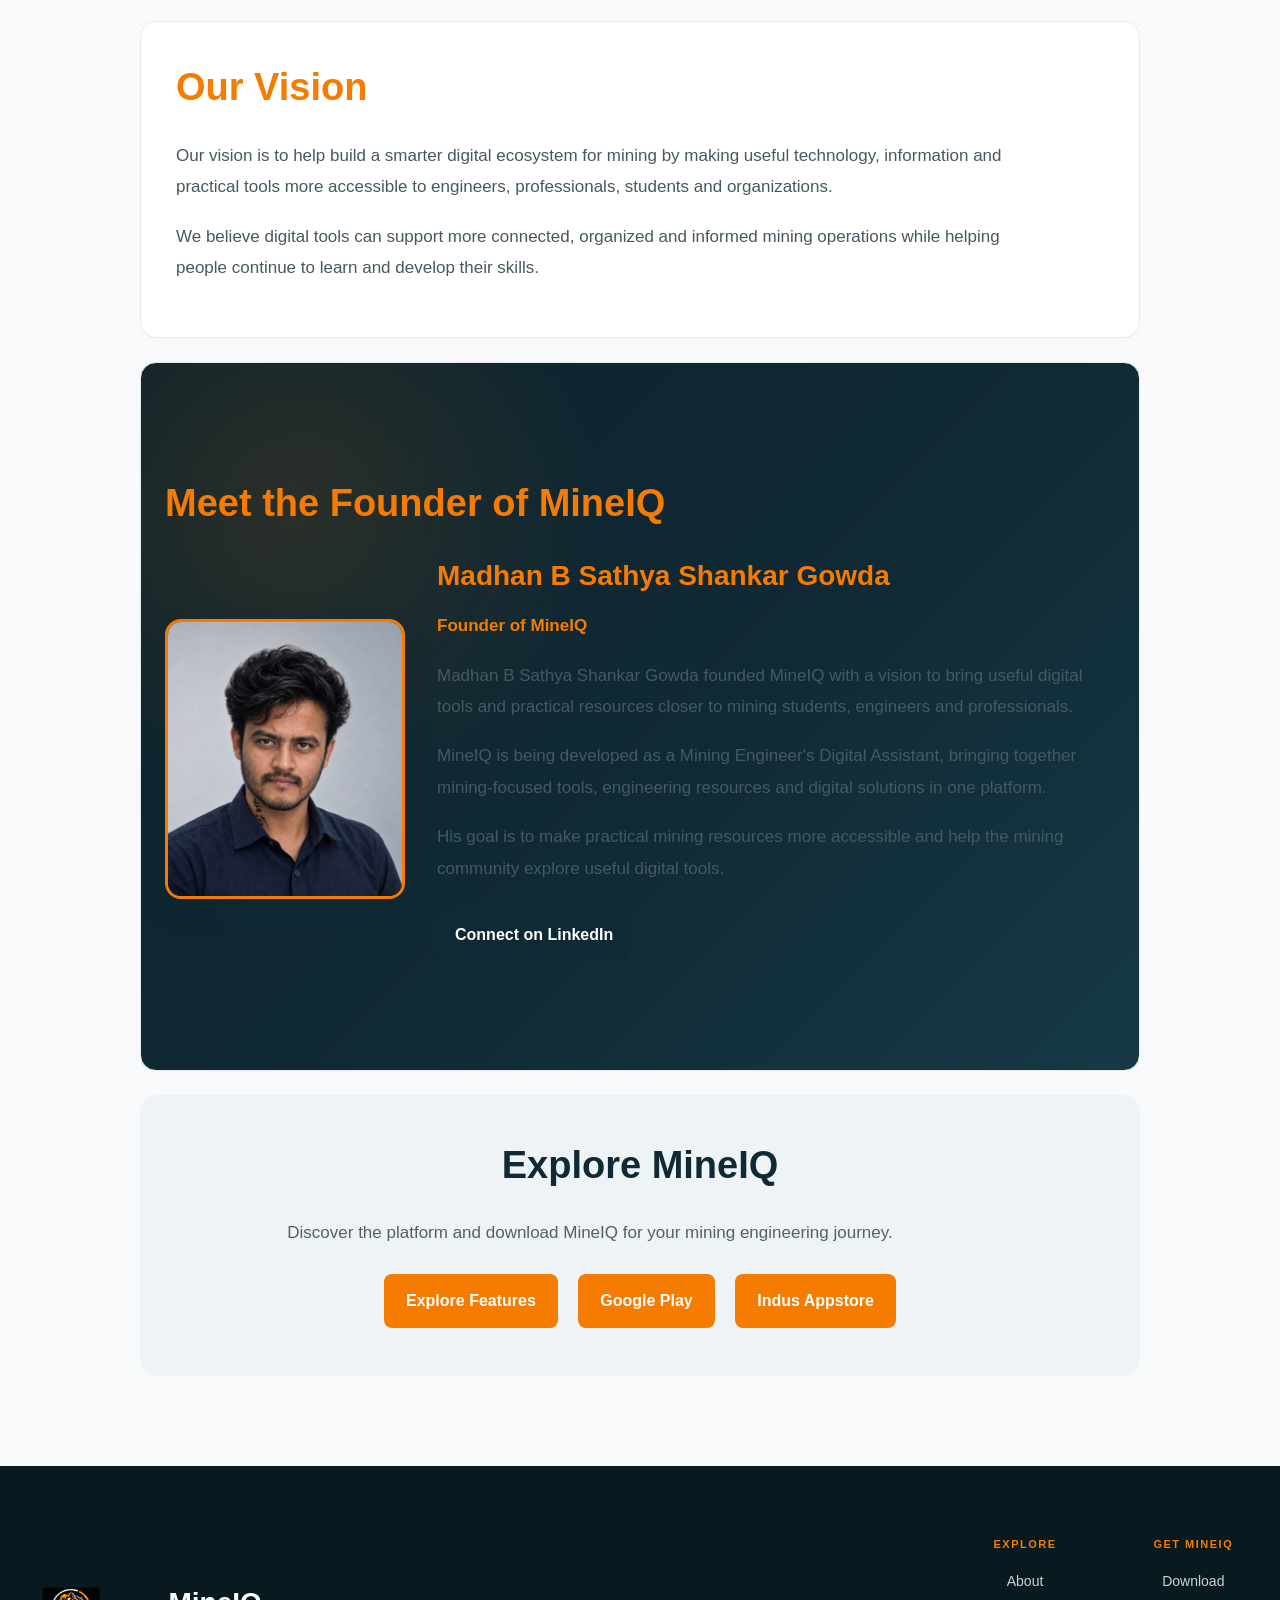
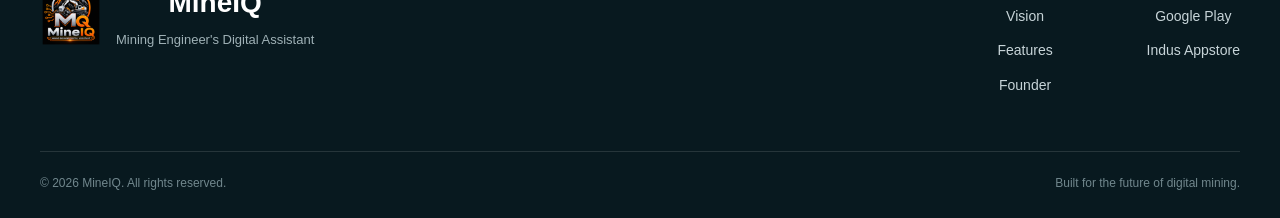
==== commit 4cea56bf: "Improve founder structured data for SEO" ====
--- a/about.html
+++ b/about.html
@@ -67,7 +67,7 @@
         }
 
         .about-content h2 {
-            color: #102a35;
+            color: #f57c00;
             margin-top: 0;
         }
 
@@ -210,25 +210,42 @@
         }
     </style>
 
-    <script type="application/ld+json">
-    {
-        "@context": "https://schema.org",
-        "@type": "AboutPage",
-        "name": "About MineIQ",
-        "url": "https://officialmineiq-dotcom.github.io/mineiq-website/about.html",
-        "description": "Learn about MineIQ, a Mining Engineer's Digital Assistant for mining professionals and students.",
-        "mainEntity": {
-            "@type": "Organization",
-            "name": "MineIQ",
-            "url": "https://officialmineiq-dotcom.github.io/mineiq-website/",
-            "logo": "https://officialmineiq-dotcom.github.io/mineiq-website/images/mineiq-logo.png",
+    ```html
+<script type="application/ld+json">
+{
+    "@context": "https://schema.org",
+    "@type": "AboutPage",
+    "name": "About MineIQ",
+    "url": "https://officialmineiq-dotcom.github.io/mineiq-website/about.html",
+    "description": "Learn about MineIQ, a Mining Engineer's Digital Assistant for mining professionals and students.",
+    "mainEntity": {
+        "@type": "Organization",
+        "name": "MineIQ",
+        "url": "https://officialmineiq-dotcom.github.io/mineiq-website/",
+        "logo": "https://officialmineiq-dotcom.github.io/mineiq-website/images/mineiq-logo.png",
+        "founder": {
+            "@type": "Person",
+            "name": "Madhan B Sathya Shankar Gowda",
+            "jobTitle": "Founder of MineIQ",
+            "image": "https://officialmineiq-dotcom.github.io/mineiq-website/images/Founder.png",
+            "url": "https://officialmineiq-dotcom.github.io/mineiq-website/about.html#founder",
             "sameAs": [
-                "https://www.linkedin.com/in/madhan-b-sathya-shankar-gowda-945483428/",
-                "https://www.instagram.com/mineiqofficial/"
-            ]
-        }
+                "https://www.linkedin.com/in/madhan-b-sathya-shankar-gowda-945483428/"
+            ],
+            "worksFor": {
+                "@type": "Organization",
+                "name": "MineIQ",
+                "url": "https://officialmineiq-dotcom.github.io/mineiq-website/"
+            }
+        },
+        "sameAs": [
+            "https://www.linkedin.com/in/madhan-b-sathya-shankar-gowda-945483428/",
+            "https://www.instagram.com/mineiqofficial/"
+        ]
     }
-    </script>
+}
+</script>
+
 </head>
 
 <body>
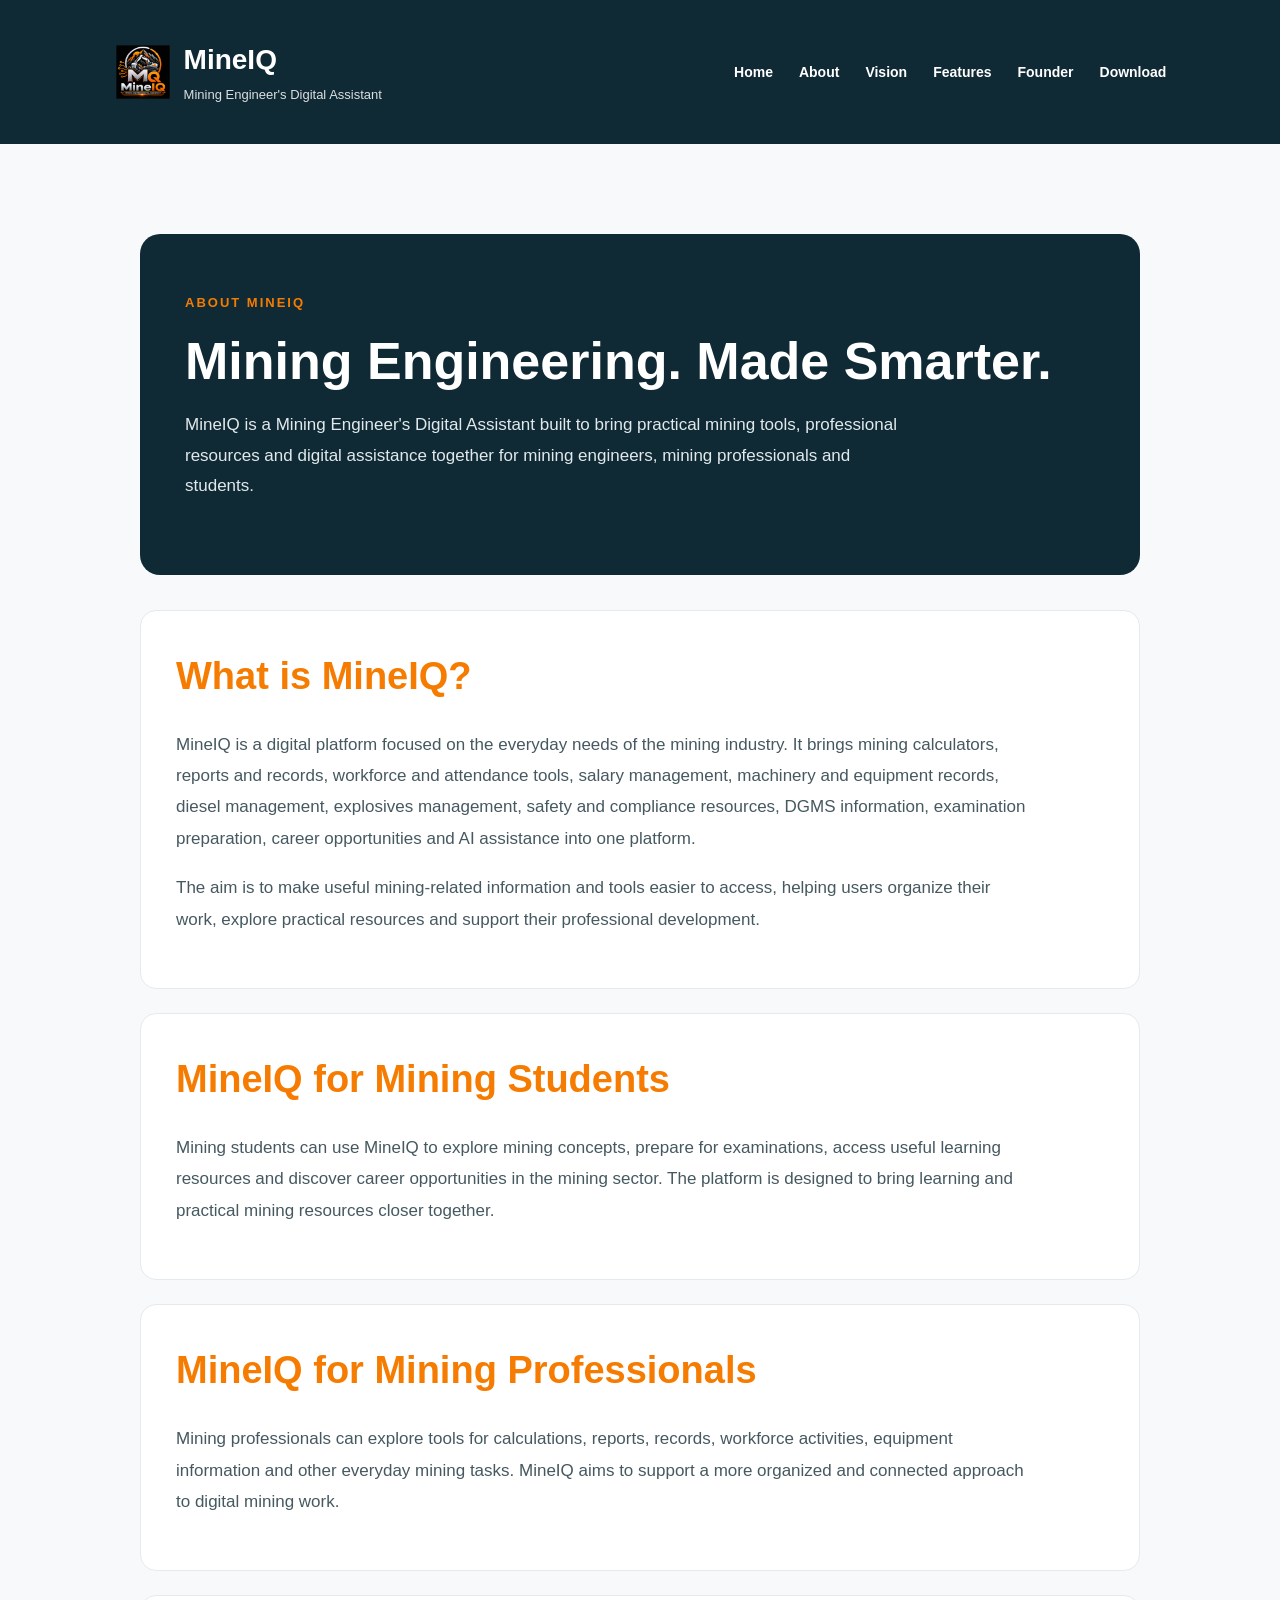
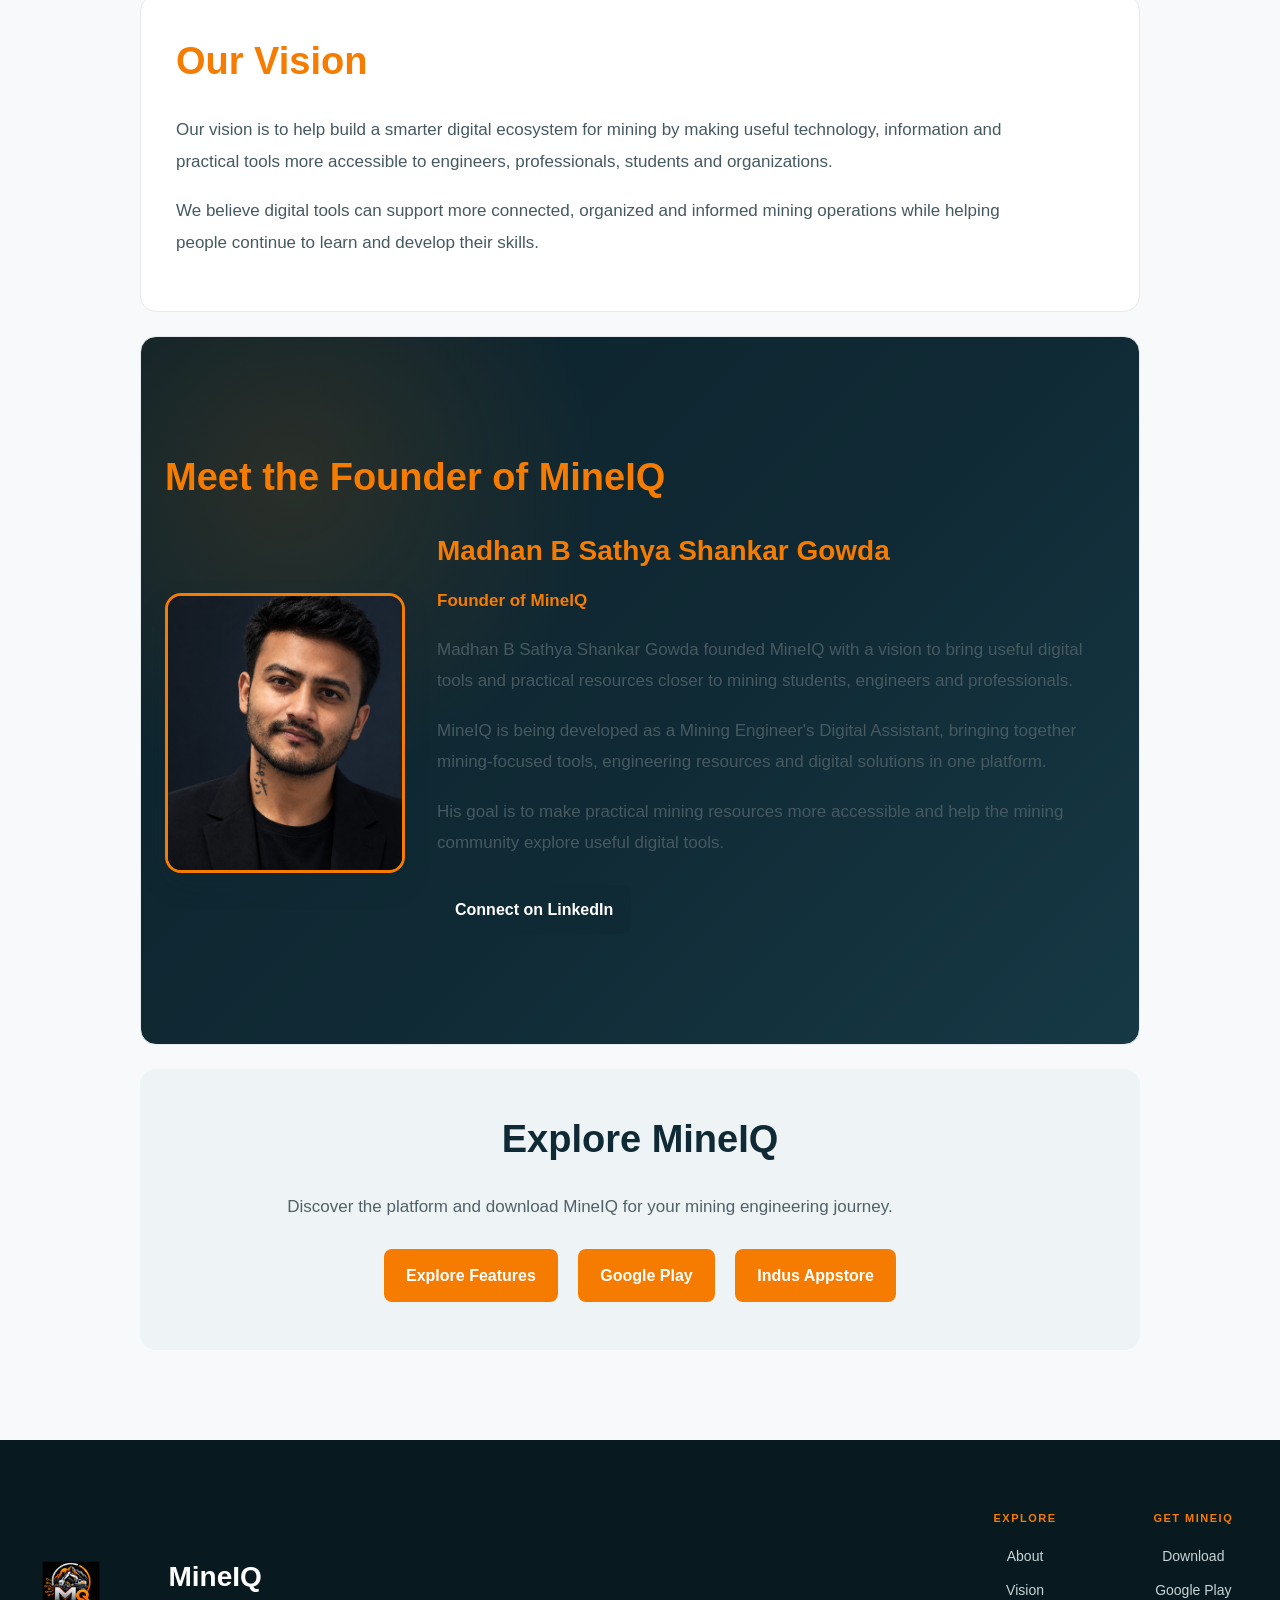
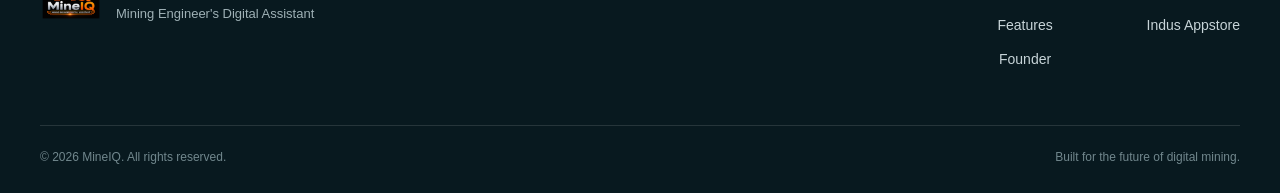
==== commit 2308c74f: "Update founder photo and improve website SEO" ====
--- a/about.html
+++ b/about.html
@@ -4,6 +4,7 @@
 <head>
     <meta charset="UTF-8">
     <meta name="viewport" content="width=device-width, initial-scale=1.0">
+    <meta name="theme-color" content="#102a35">
 
     <title>About MineIQ | Mining Engineer's Digital Assistant</title>
     <meta name="description" content="Discover MineIQ, a Mining Engineer's Digital Assistant for mining professionals and students, with engineering tools, equipment records, workforce management, DGMS resources, career opportunities and AI assistance.">
@@ -15,6 +16,9 @@
     <meta property="og:description" content="Learn how MineIQ brings mining engineering tools, practical resources and digital assistance together for professionals and students.">
     <meta property="og:url" content="https://officialmineiq-dotcom.github.io/mineiq-website/about.html">
     <meta property="og:image" content="https://officialmineiq-dotcom.github.io/mineiq-website/images/mineiq-logo.png">
+<meta property="og:site_name" content="MineIQ">
+<meta property="og:image:alt" content="MineIQ — Mining Engineer's Digital Assistant logo">
+<meta name="twitter:card" content="summary_large_image">
 
     <link rel="icon" type="image/png" href="images/mineiq-logo.png">
     <link rel="stylesheet" href="style.css">
@@ -210,7 +214,6 @@
         }
     </style>
 
-    ```html
 <script type="application/ld+json">
 {
     "@context": "https://schema.org",
@@ -221,11 +224,13 @@
     "mainEntity": {
         "@type": "Organization",
         "name": "MineIQ",
+        "@id": "https://officialmineiq-dotcom.github.io/mineiq-website/#organization",
         "url": "https://officialmineiq-dotcom.github.io/mineiq-website/",
         "logo": "https://officialmineiq-dotcom.github.io/mineiq-website/images/mineiq-logo.png",
         "founder": {
             "@type": "Person",
             "name": "Madhan B Sathya Shankar Gowda",
+            "@id": "https://officialmineiq-dotcom.github.io/mineiq-website/about.html#founder",
             "jobTitle": "Founder of MineIQ",
             "image": "https://officialmineiq-dotcom.github.io/mineiq-website/images/Founder.png",
             "url": "https://officialmineiq-dotcom.github.io/mineiq-website/about.html#founder",
@@ -407,7 +412,7 @@
 <footer>
     <div class="footer-content">
         <div class="footer-brand">
-            <img src="images/mineiq-logo.png" alt="MineIQ Logo">
+            <img src="images/mineiq-logo.png" alt="MineIQ — Mining Engineer's Digital Assistant">
             <div>
                 <h2>MineIQ</h2>
                 <p>Mining Engineer's Digital Assistant</p>
--- a/style.css
+++ b/style.css
@@ -694,6 +694,77 @@
     }
 
 }
+
+.founder-profile-link {
+    margin-top: 24px;
+}
+
+.founder-profile-link a {
+    display: inline-block;
+    color: #f57c00;
+    font-weight: 700;
+    text-decoration: none;
+    border-bottom: 2px solid #f57c00;
+    padding-bottom: 4px;
+    transition: color 0.2s ease, border-color 0.2s ease;
+}
+
+.founder-profile-link a:hover {
+    color: #102a35;
+    border-color: #102a35;
+}
+
+
+/* FAQ Section */
+#faq {
+    padding: 60px 8%;
+    background: #f5f8fa;
+    color: #102a35;
+}
+
+#faq > h2 {
+    text-align: center;
+    color: #102a35;
+    margin-bottom: 32px;
+}
+
+#faq .faq-item {
+    max-width: 900px;
+    margin: 0 auto 18px;
+    padding: 20px 24px;
+    background: #ffffff;
+    border-left: 4px solid #f57c00;
+    border-radius: 8px;
+    box-shadow: 0 3px 12px rgba(16, 42, 53, 0.07);
+}
+
+#faq .faq-item h3 {
+    color: #102a35;
+    margin: 0 0 10px;
+    font-size: 1.1rem;
+}
+
+#faq .faq-item p {
+    margin: 0;
+    line-height: 1.7;
+}
+
+#faq .faq-item a {
+    color: #b85c00;
+    font-weight: 600;
+    text-decoration: underline;
+}
+
+@media (max-width: 600px) {
+    #faq {
+        padding: 40px 5%;
+    }
+
+    #faq .faq-item {
+        padding: 16px;
+    }
+}
+
 /* Footer */
 footer {
     background: #08191f;
